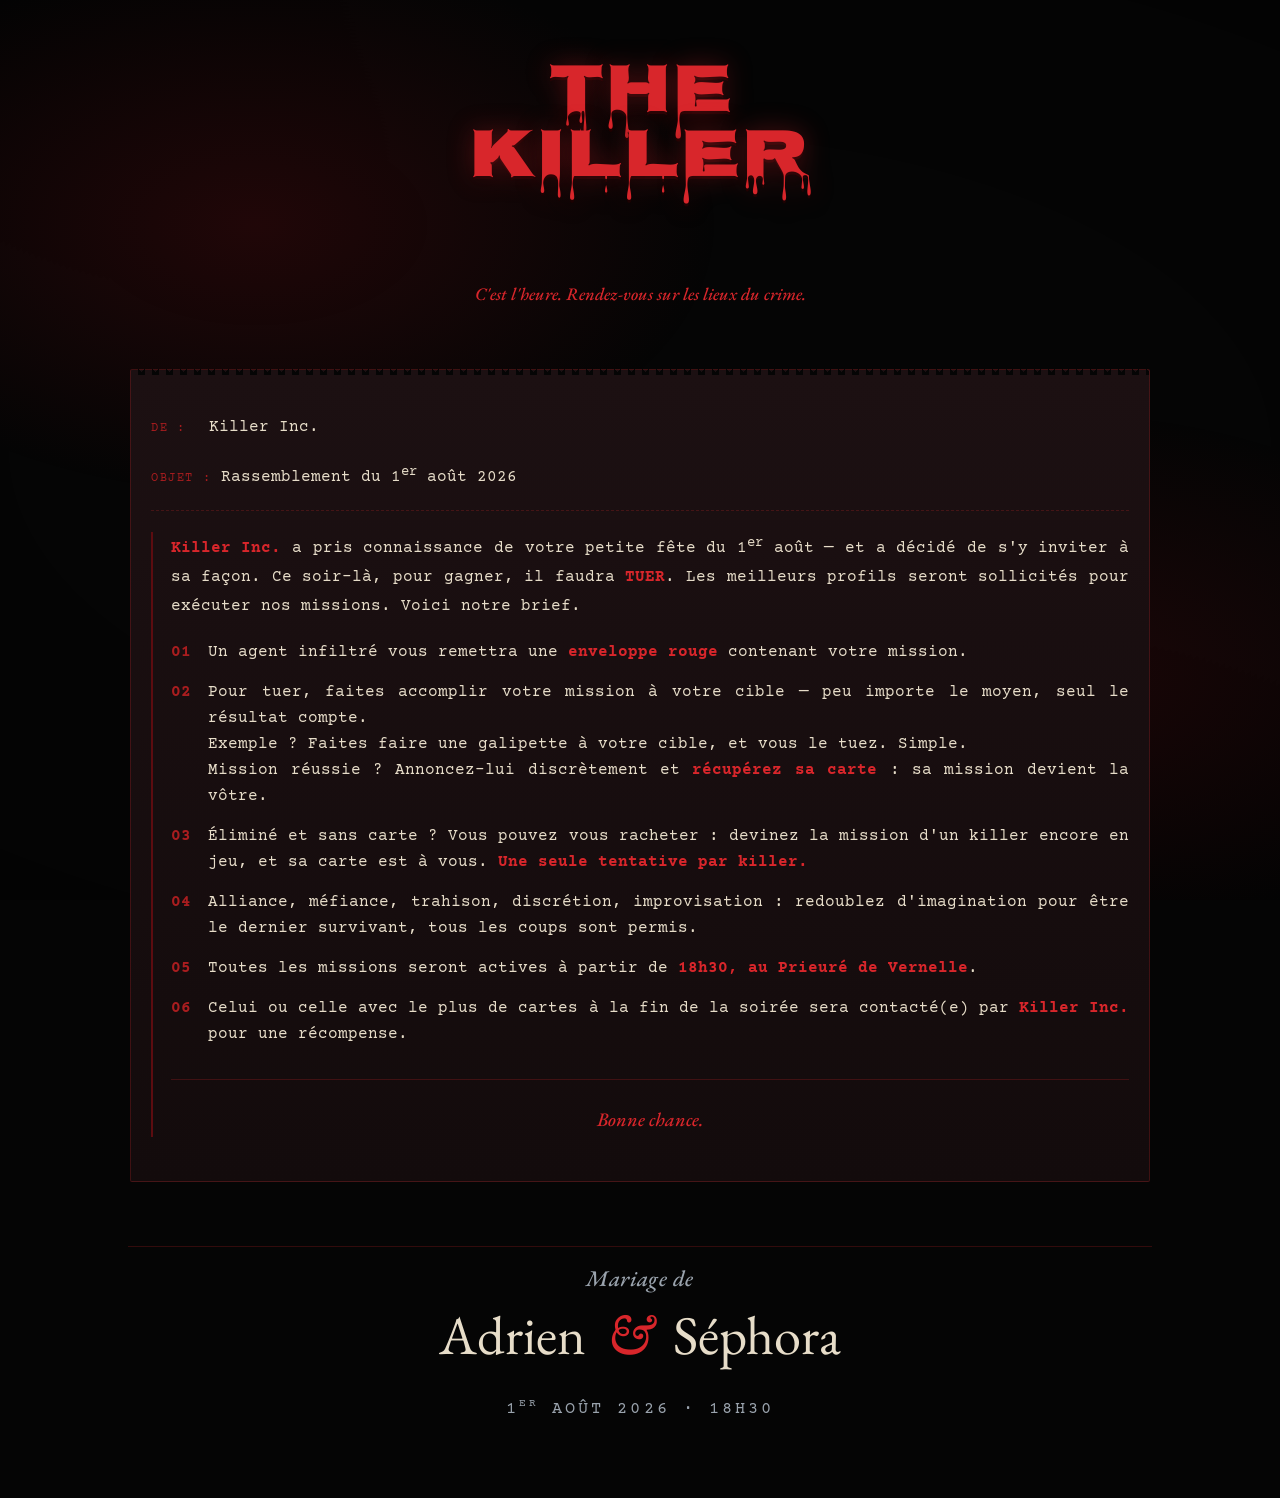
==== index.html @ 67b201e0 "Revert mail text to Courier Prime, justify the paragraphs Also drops the now-unused Atkinson Hyperle" ====
<!doctype html>
<html lang="fr">
<head>
<meta charset="UTF-8">
<meta name="viewport" content="width=device-width, initial-scale=1">
<title>The Killer — Mariage d'Adrien &amp; Séphora</title>
<meta name="description" content="Save the date : le mariage d'Adrien et Séphora, le 1er août 2026 à 18h30. Thème « The Killer ». Compte à rebours avant le grand jour.">

<meta property="og:type" content="website">
<meta property="og:title" content="The Killer — Mariage d'Adrien &amp; Séphora">
<meta property="og:description" content="Save the date : 1er août 2026, 18h30. Compte à rebours avant le grand jour.">
<meta property="og:image" content="https://remy-v.github.io/the-killer-invitation/og-image.svg">
<meta property="og:image:width" content="1200">
<meta property="og:image:height" content="630">
<meta property="og:image:alt" content="The Killer — Mariage d'Adrien &amp; Séphora">
<meta property="og:url" content="https://remy-v.github.io/the-killer-invitation/">
<meta property="og:locale" content="fr_FR">

<meta name="twitter:card" content="summary_large_image">
<meta name="twitter:title" content="The Killer — Mariage d'Adrien &amp; Séphora">
<meta name="twitter:description" content="Save the date : 1er août 2026, 18h30.">
<meta name="twitter:image" content="https://remy-v.github.io/the-killer-invitation/og-image.svg">

<meta name="theme-color" content="#050505">
<link rel="stylesheet" href="fonts.css">
</head>
<body>
<style>

:root{
  --void:#050505;
  --panel:#130b0c;
  --panel-2:#1c1012;
  --blood-deep:#5c0c10;
  --blood:#a91d1f;
  --blood-bright:#d8262b;
  --bone:#e7ddc9;
  --steel:#9aa3ad;
  --steel-dim:#5b636b;
  --hair:rgba(216,38,43,0.22);
}

*{box-sizing:border-box;}
html,body{margin:0;padding:0;}
body{
  background:var(--void);
  color:var(--bone);
  font-family:'EB Garamond',Georgia,serif;
  overflow-x:hidden;
  -webkit-font-smoothing:antialiased;
}

/* ---------- ambient background ---------- */
body::before{
  content:"";
  position:fixed;
  inset:0;
  z-index:-1;
  pointer-events:none;
  background:
    radial-gradient(ellipse 60% 50% at 20% 25%, rgba(92,12,16,.32), transparent 60%),
    radial-gradient(ellipse 55% 45% at 82% 75%, rgba(92,12,16,.26), transparent 65%),
    radial-gradient(ellipse 140% 100% at 50% 50%, transparent 35%, rgba(0,0,0,.6) 100%);
  background-repeat:no-repeat;
  animation:ambientDrift 22s ease-in-out infinite alternate;
}
body::after{
  content:"";
  position:fixed;
  inset:0;
  z-index:-1;
  pointer-events:none;
  background:radial-gradient(ellipse 120% 90% at 50% 35%, rgba(216,38,43,.55), transparent 55%);
  opacity:0;
  mix-blend-mode:screen;
  animation:heartbeat 3s ease-in-out infinite;
}
@keyframes ambientDrift{
  0%{transform:scale(1) translate(0,0);}
  100%{transform:scale(1.14) translate(-4%,-3%);}
}
@keyframes heartbeat{
  0%,6%,15%,100%{opacity:0;}
  3%{opacity:.07;}
  12%{opacity:.045;}
}
@media (prefers-reduced-motion:reduce){
  body::before,body::after{animation:none;}
  body::after{opacity:0;}
}

.stage{
  max-width:1120px;
  margin:0 auto;
  padding:clamp(1.5rem,5vw,4rem) clamp(1.25rem,5vw,3rem) clamp(3rem,8vw,5rem);
  display:flex;
  flex-direction:column;
  gap:clamp(2.5rem,6vw,4rem);
}

/* ---------- hero ---------- */
.hero{
  text-align:center;
}
.title{
  margin:0;
  font-family:'Nosifer','EB Garamond',serif;
  font-weight:400;
  line-height:.92;
  font-size:clamp(2.2rem,8vw,4.4rem);
  color:var(--blood-bright);
  text-shadow:
    0 0 26px rgba(216,38,43,.35),
    0 3px 0 #1a0304,
    0 6px 18px rgba(0,0,0,.7);
}

/* ---------- invite ---------- */
.invite{
  text-align:center;
  padding-top:clamp(.5rem,2vw,1rem);
  border-top:1px solid var(--hair);
}
.invite__lead{
  margin:0 0 .25em;
  font-style:italic;
  font-weight:500;
  font-size:clamp(1.05rem,3vw,1.4rem);
  color:var(--steel);
  letter-spacing:.02em;
}
.invite__names{
  margin:0 0 .5em;
  font-weight:400;
  font-size:clamp(2.1rem,6.5vw,3.4rem);
  color:var(--bone);
}
.invite__names .amp{
  font-style:italic;
  font-weight:500;
  color:var(--blood-bright);
  padding:0 .18em;
}
.invite__date{
  margin:0;
  font-family:'Courier Prime',ui-monospace,monospace;
  font-size:clamp(.85rem,2.4vw,1.05rem);
  letter-spacing:.18em;
  text-transform:uppercase;
  color:var(--steel);
}
.invite__date sup{font-size:.65em;}

/* ---------- countdown (terminal) ---------- */
.terminal{
  position:relative;
  background:var(--void);
  border:1px solid var(--hair);
  border-radius:2px;
  padding:clamp(1.5rem,5vw,2rem);
  font-family:'Courier Prime',ui-monospace,monospace;
  overflow:hidden;
}
.terminal::after{
  content:"";
  position:absolute;inset:0;
  background:repeating-linear-gradient(
    to bottom,
    rgba(216,38,43,.035) 0px,
    rgba(216,38,43,.035) 1px,
    transparent 1px,
    transparent 3px
  );
  pointer-events:none;
  animation:scan 9s linear infinite;
}
.terminal__head{
  display:flex;
  justify-content:space-between;
  font-size:.66rem;
  letter-spacing:.1em;
  text-transform:uppercase;
  color:var(--steel-dim);
  margin-bottom:1em;
  padding-bottom:.8em;
  border-bottom:1px dashed var(--hair);
}
.terminal__line{
  font-size:clamp(1rem,4vw,1.35rem);
  font-variant-numeric:tabular-nums;
  color:var(--blood-bright);
  margin:0 0 .5em;
  line-height:1.5;
}
.terminal__line:last-child{margin-bottom:0;}
.terminal__line .dim{color:var(--steel);}
.terminal__cursor{
  display:inline-block;
  width:.55em;height:1em;
  background:var(--blood-bright);
  vertical-align:-.15em;
  margin-left:.15em;
  animation:blink 1s steps(1) infinite;
}
.countdown__status{
  margin:1.5rem 0 0;
  text-align:center;
  font-style:italic;
  font-size:1.1rem;
  color:var(--blood-bright);
}
@keyframes blink{50%{opacity:.15;}}
@keyframes scan{0%{transform:translateY(0);}100%{transform:translateY(3px);}}
@media (prefers-reduced-motion:reduce){
  .terminal::after{animation:none;}
  .terminal__cursor{animation:none;}
}

/* ---------- brief ---------- */
.brief{
  position:relative;
  max-width:1020px;
  margin:0 auto;
  background:linear-gradient(180deg,var(--panel-2),var(--panel));
  border:1px solid var(--hair);
  border-radius:2px;
  padding:clamp(1.75rem,4vw,2.75rem) 20px;
}
.brief::before{
  content:"";
  position:absolute;
  left:0;right:0;top:-1px;
  height:6px;
  background:
    linear-gradient(135deg,transparent 50%,var(--void) 50%) 0 0/14px 12px repeat-x,
    linear-gradient(-135deg,transparent 50%,var(--void) 50%) 0 0/14px 12px repeat-x;
  background-position:0 0,7px 0;
}
.mail__head{
  margin:0 0 1.3em;
  padding-bottom:1.1em;
  border-bottom:1px dashed var(--hair);
}
.mail__head p{
  margin:0 0 .4em;
  font-family:'Courier Prime',ui-monospace,monospace;
  font-size:.82rem;
  color:var(--steel);
}
.mail__head p:last-child{margin-bottom:0;}
.mail__field{
  display:inline-block;
  min-width:4.2em;
  color:var(--blood);
  text-transform:uppercase;
  letter-spacing:.14em;
  font-size:.72rem;
}
.mail__body{
  border-left:2px solid var(--blood-deep);
  padding-left:1.1em;
}
.brief p{
  margin:0 0 1.15em;
  font-family:'Courier Prime',ui-monospace,monospace;
  font-size:clamp(.9rem,1.9vw,1.02rem);
  line-height:1.75;
  color:var(--bone);
  text-align:justify;
}
.brief p:last-child{margin-bottom:0;}
.brief__rules{
  list-style:none;
  counter-reset:rule;
  margin:0 0 1.15em;
  padding:0;
}
.brief__rules li{
  counter-increment:rule;
  position:relative;
  padding-left:2.3em;
  margin-bottom:.85em;
  font-family:'Courier Prime',ui-monospace,monospace;
  font-size:clamp(.9rem,1.9vw,1.02rem);
  line-height:1.6;
  color:var(--bone);
  text-align:justify;
}
.brief__rules li:last-child{margin-bottom:0;}
.brief__rules li::before{
  content:counter(rule,decimal-leading-zero);
  position:absolute;
  left:0;
  top:0;
  color:var(--blood);
  font-weight:700;
}
.brief strong{
  color:var(--blood-bright);
  font-weight:700;
}
.brief p.brief__sign{
  margin-top:1.6em;
  padding-top:1.2em;
  border-top:1px solid var(--hair);
  text-align:center;
  font-family:'EB Garamond',Georgia,serif;
  font-style:italic;
  font-weight:500;
  color:var(--blood-bright);
  font-size:1.2rem;
}

/* ---------- access ---------- */
.access{
  text-align:center;
  padding-top:clamp(.25rem,1.5vw,.75rem);
}
.access__form{
  display:inline-flex;
  align-items:center;
  gap:.5em;
}
.access__input{
  background:var(--panel);
  border:1px solid var(--hair);
  border-radius:2px;
  color:var(--bone);
  font-family:'Courier Prime',ui-monospace,monospace;
  font-size:.78rem;
  letter-spacing:.16em;
  text-transform:uppercase;
  text-align:center;
  width:12em;
  padding:.55em .6em;
}
.access__input::placeholder{
  color:var(--steel-dim);
  letter-spacing:.1em;
  text-transform:none;
}
.access__input:focus{
  outline:none;
  border-color:var(--blood);
}
.access__submit{
  background:none;
  border:1px solid var(--hair);
  border-radius:2px;
  color:var(--steel);
  font-family:'Courier Prime',ui-monospace,monospace;
  font-size:.7rem;
  letter-spacing:.12em;
  text-transform:uppercase;
  padding:.56em .8em;
  cursor:pointer;
}
.access__submit:hover,
.access__submit:focus-visible{
  color:var(--blood-bright);
  border-color:var(--blood);
}
.access.is-wrong .access__input{
  border-color:var(--blood-bright);
  animation:shake .3s;
}
@keyframes shake{
  25%{transform:translateX(-4px);}
  75%{transform:translateX(4px);}
}
@media (prefers-reduced-motion:reduce){
  .access.is-wrong .access__input{animation:none;}
}

</style>

<div class="stage">
  <header class="hero">
    <h1 class="title" id="titleTrigger">The<br>Killer</h1>
  </header>

  <section class="countdown" aria-label="Compte à rebours avant le mariage">
    <div class="terminal" id="cdTerminal">
      <div class="terminal__head"><span>killer-inc // dispatch</span><span id="cdClock">--:--:--</span></div>
      <p class="terminal__line" id="cdLine"><span class="dim">&gt; t-moins</span> 00j 00h 00m 00s<span class="terminal__cursor"></span></p>
      <p class="terminal__line dim" style="font-size:.72rem;">&gt; rendez-vous : prieuré de vernelle, 18h30</p>
    </div>
    <p class="countdown__status" id="cdStatus" hidden>C'est l'heure. Rendez-vous sur les lieux du crime.</p>
    <noscript><p class="countdown__status">Rendez-vous le 1er août 2026 à 18h30.</p></noscript>
  </section>

  <section class="brief" aria-label="Message de l'organisation">
    <header class="mail__head">
      <p><span class="mail__field">De :</span> Killer Inc.</p>
      <p><span class="mail__field">Objet :</span> Rassemblement du 1<sup>er</sup> août 2026</p>
    </header>
    <div class="mail__body">
      <p><strong>Killer Inc.</strong> a pris connaissance de votre petite fête du 1<sup>er</sup> août — et a décidé de s'y inviter à sa façon. Ce soir-là, pour gagner, il faudra <strong>TUER</strong>. Les meilleurs profils seront sollicités pour exécuter nos missions. Voici notre brief.</p>
      <ol class="brief__rules">
        <li>Un agent infiltré vous remettra une <strong>enveloppe rouge</strong> contenant votre mission.</li>
        <li>Pour tuer, faites accomplir votre mission à votre cible — peu importe le moyen, seul le résultat compte.<br>Exemple ? Faites faire une galipette à votre cible, et vous le tuez. Simple.<br>Mission réussie ? Annoncez-lui discrètement et <strong>récupérez sa carte</strong> : sa mission devient la vôtre.</li>
        <li>Éliminé et sans carte ? Vous pouvez vous racheter : devinez la mission d'un killer encore en jeu, et sa carte est à vous. <strong>Une seule tentative par killer.</strong></li>
        <li>Alliance, méfiance, trahison, discrétion, improvisation : redoublez d'imagination pour être le dernier survivant, tous les coups sont permis.</li>
        <li>Toutes les missions seront actives à partir de <strong>18h30, au Prieuré de Vernelle</strong>.</li>
        <li>Celui ou celle avec le plus de cartes à la fin de la soirée sera contacté(e) par <strong>Killer Inc.</strong> pour une récompense.</li>
      </ol>
      <p class="brief__sign">Bonne chance.</p>
    </div>
  </section>

  <section class="invite">
    <p class="invite__lead">Mariage de</p>
    <p class="invite__names">Adrien <span class="amp">&amp;</span> Séphora</p>
    <p class="invite__date">1<sup>er</sup> août 2026 · 18h30</p>
  </section>

  <section class="access" id="access" hidden>
    <form class="access__form" id="accessForm" autocomplete="off">
      <input class="access__input" id="accessInput" type="text" placeholder="Code d'accès" maxlength="12" aria-label="Code d'accès agent">
      <button class="access__submit" type="submit">Valider</button>
    </form>
  </section>
</div>

<script>
(function(){
  var target = new Date("2026-08-01T18:30:00+02:00").getTime();
  var terminal = document.getElementById("cdTerminal");
  var status = document.getElementById("cdStatus");
  var line = document.getElementById("cdLine");
  var clock = document.getElementById("cdClock");
  function pad(n){ return String(n).padStart(2,"0"); }
  function tick(){
    var diff = target - Date.now();
    if(diff <= 0){
      clearInterval(timer);
      terminal.hidden = true;
      status.hidden = false;
      return;
    }
    var s = Math.floor(diff/1000);
    var d = Math.floor(s/86400); s -= d*86400;
    var h = Math.floor(s/3600); s -= h*3600;
    var m = Math.floor(s/60); s -= m*60;
    line.innerHTML = '<span class="dim">&gt; t-moins</span> ' + pad(d) + 'j ' + pad(h) + 'h ' + pad(m) + 'm ' + pad(s) + 's<span class="terminal__cursor"></span>';
    var now = new Date();
    clock.textContent = pad(now.getHours()) + ":" + pad(now.getMinutes()) + ":" + pad(now.getSeconds());
  }
  tick();
  var timer = setInterval(tick, 1000);
})();

(function(){
  var trigger = document.getElementById("titleTrigger");
  var section = document.getElementById("access");
  var input = document.getElementById("accessInput");
  trigger.addEventListener("dblclick", function(){
    section.hidden = false;
    input.focus();
  });
})();

(function(){
  var form = document.getElementById("accessForm");
  var input = document.getElementById("accessInput");
  var section = form.closest(".access");
  form.addEventListener("submit", function(e){
    e.preventDefault();
    if(input.value.trim().toUpperCase() === "RELLIK"){
      window.location.href = "missions.html";
      return;
    }
    section.classList.remove("is-wrong");
    void section.offsetWidth;
    section.classList.add("is-wrong");
  });
})();
</script>
</body>
</html>
---- fonts.css ----
@font-face{font-family:'Nosifer';font-style:normal;font-weight:400;font-display:swap;src:url([data-uri]) format('woff2');}
@font-face{font-family:'EB Garamond';font-style:normal;font-weight:400;font-display:swap;src:url([data-uri]) format('woff2');}
@font-face{font-family:'EB Garamond';font-style:italic;font-weight:500;font-display:swap;src:url([data-uri]) format('woff2');}
@font-face{font-family:'Courier Prime';font-style:normal;font-weight:400;font-display:swap;src:url([data-uri]) format('woff2');}
@font-face{font-family:'Courier Prime';font-style:normal;font-weight:700;font-display:swap;src:url([data-uri]) format('woff2');}
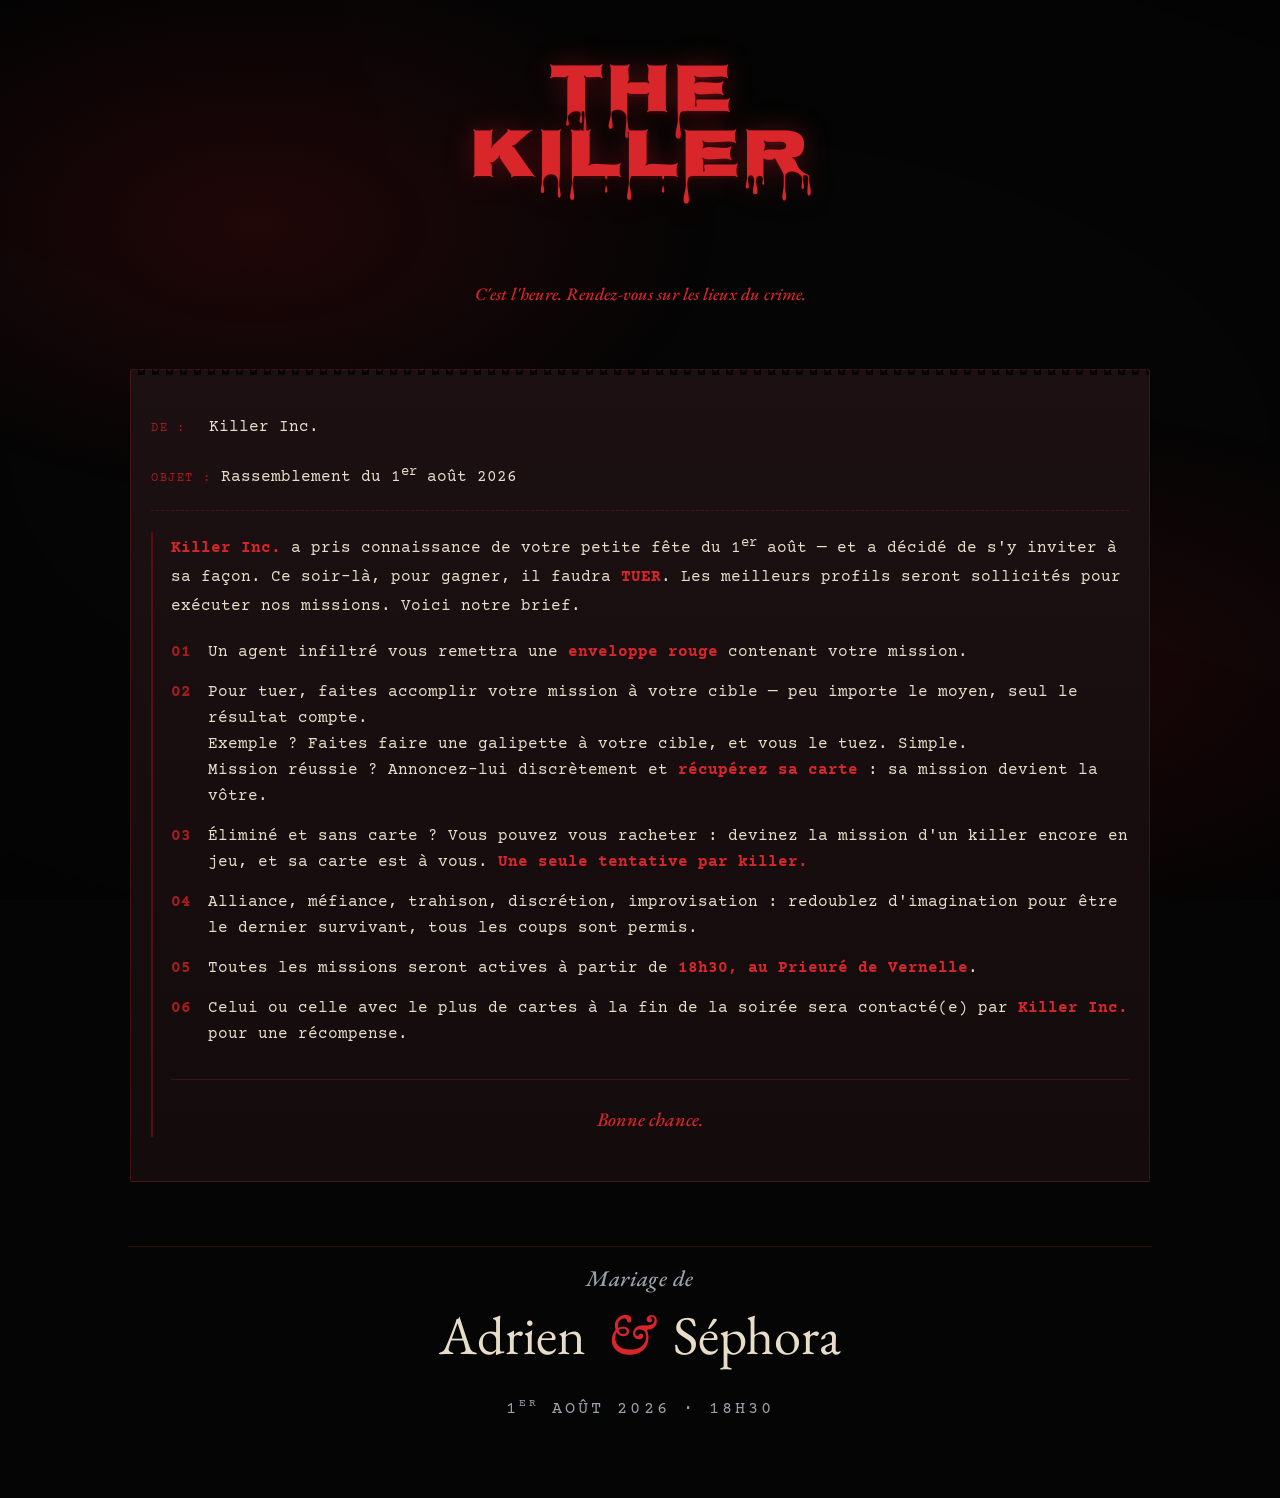
==== commit 17fd5ade: "Remove text-align:justify from the brief text" ====
--- a/index.html
+++ b/index.html
@@ -266,7 +266,6 @@
   font-size:clamp(.9rem,1.9vw,1.02rem);
   line-height:1.75;
   color:var(--bone);
-  text-align:justify;
 }
 .brief p:last-child{margin-bottom:0;}
 .brief__rules{
@@ -284,7 +283,6 @@
   font-size:clamp(.9rem,1.9vw,1.02rem);
   line-height:1.6;
   color:var(--bone);
-  text-align:justify;
 }
 .brief__rules li:last-child{margin-bottom:0;}
 .brief__rules li::before{
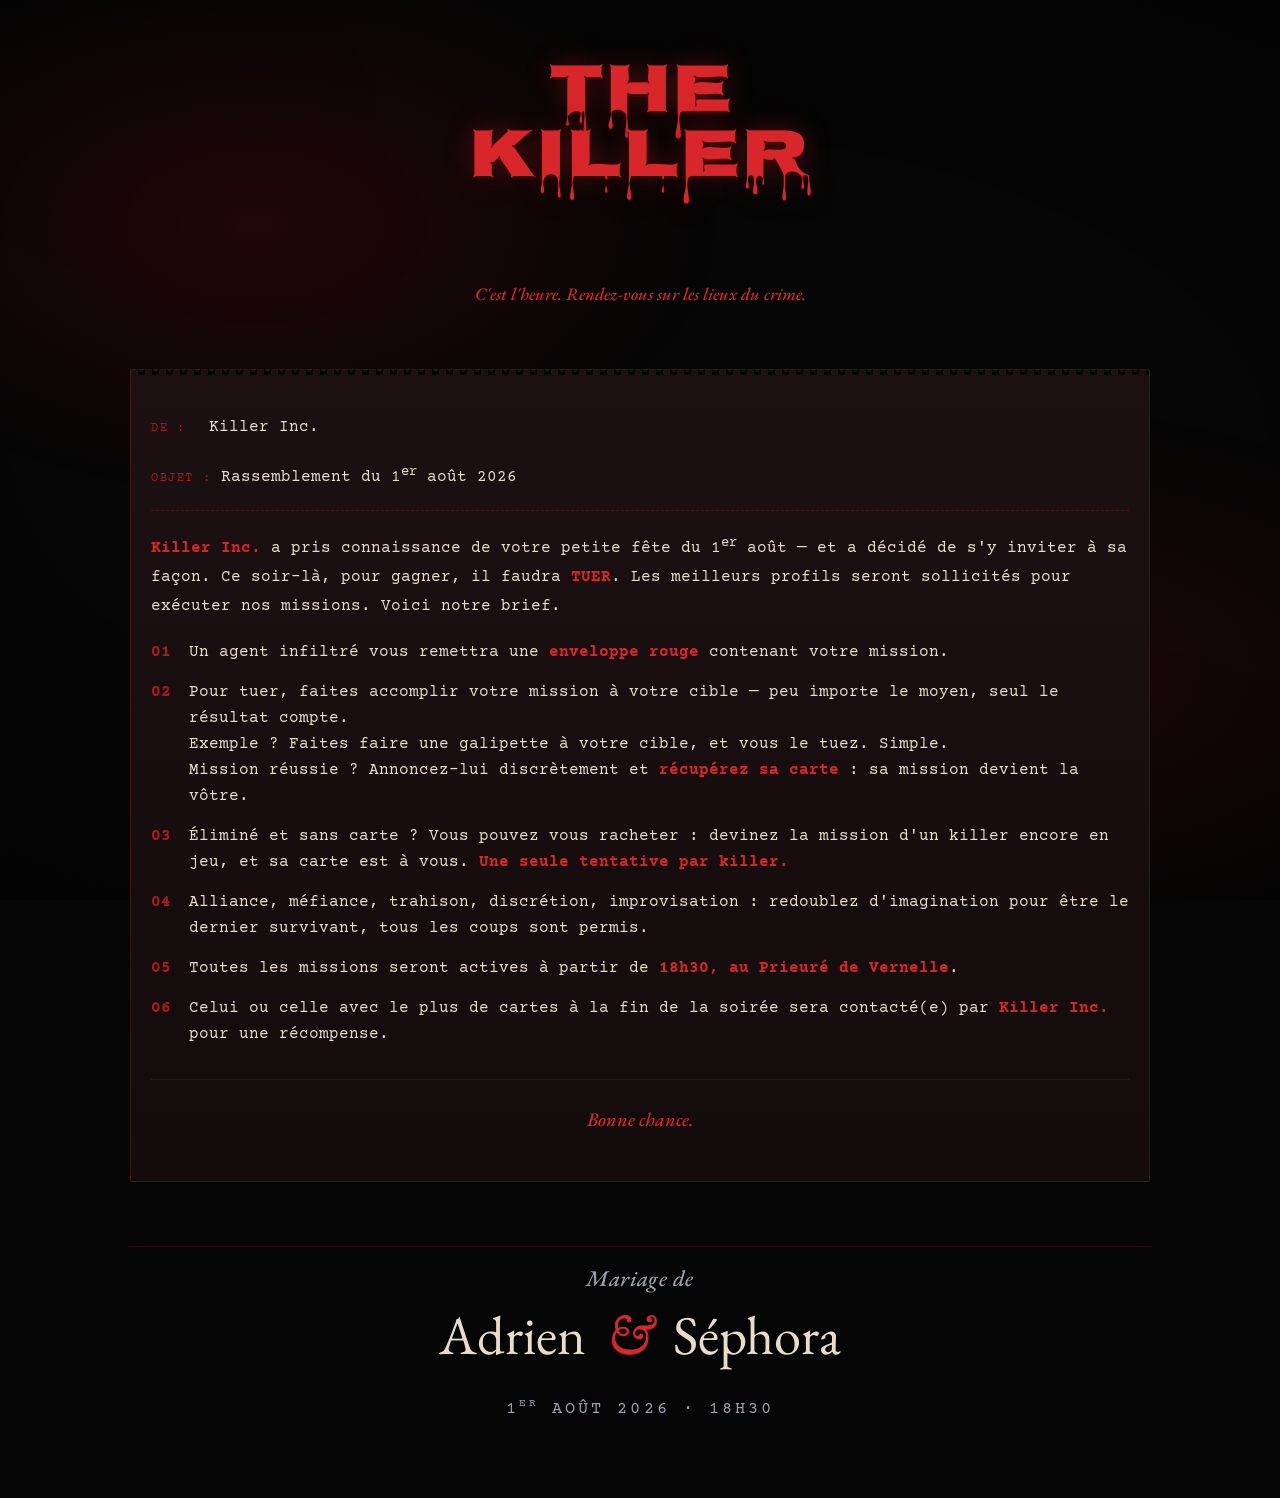
==== commit 6d1ef96f: "Remove the left border bar on the mail body" ====
--- a/index.html
+++ b/index.html
@@ -255,10 +255,6 @@
   text-transform:uppercase;
   letter-spacing:.14em;
   font-size:.72rem;
-}
-.mail__body{
-  border-left:2px solid var(--blood-deep);
-  padding-left:1.1em;
 }
 .brief p{
   margin:0 0 1.15em;
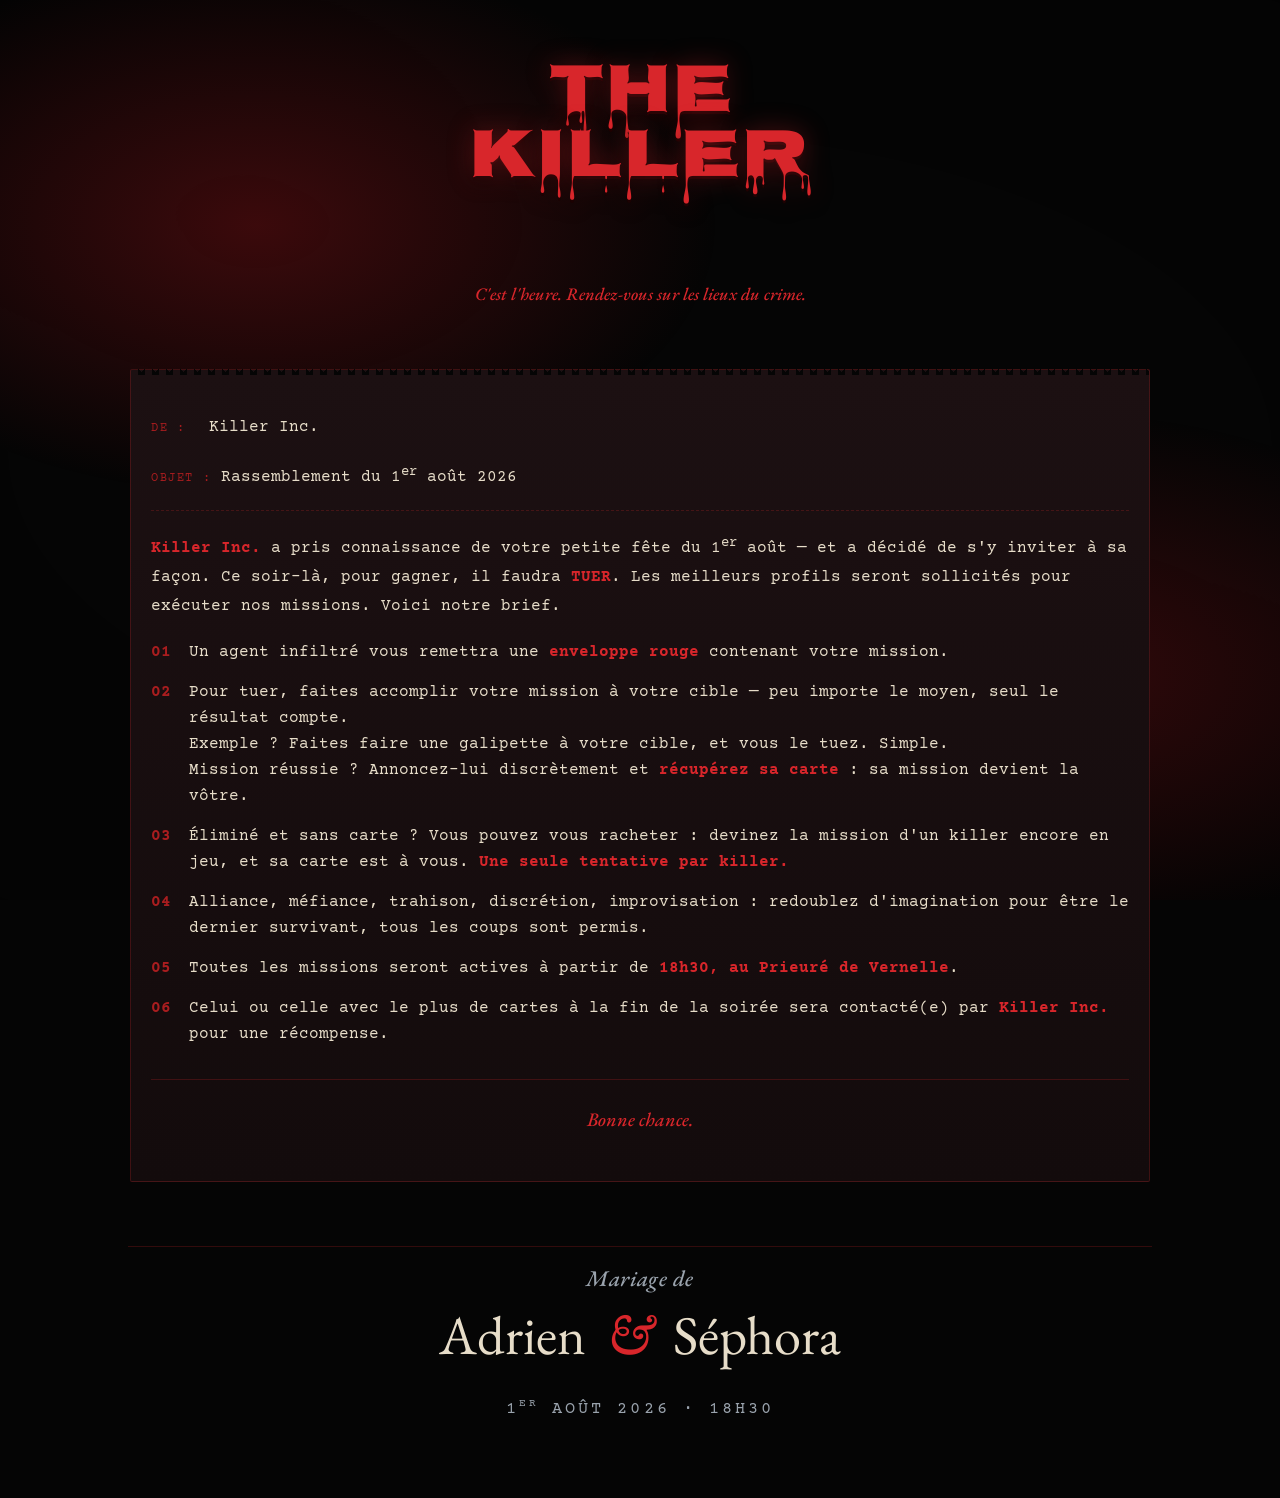
==== commit adf27723: "Brighten the ambient background glow for better visibility on mobile" ====
--- a/index.html
+++ b/index.html
@@ -58,9 +58,9 @@
   z-index:-1;
   pointer-events:none;
   background:
-    radial-gradient(ellipse 60% 50% at 20% 25%, rgba(92,12,16,.32), transparent 60%),
-    radial-gradient(ellipse 55% 45% at 82% 75%, rgba(92,12,16,.26), transparent 65%),
-    radial-gradient(ellipse 140% 100% at 50% 50%, transparent 35%, rgba(0,0,0,.6) 100%);
+    radial-gradient(ellipse 60% 50% at 20% 25%, rgba(120,16,20,.48), transparent 60%),
+    radial-gradient(ellipse 55% 45% at 82% 75%, rgba(120,16,20,.4), transparent 65%),
+    radial-gradient(ellipse 140% 100% at 50% 50%, transparent 35%, rgba(0,0,0,.5) 100%);
   background-repeat:no-repeat;
   animation:ambientDrift 22s ease-in-out infinite alternate;
 }
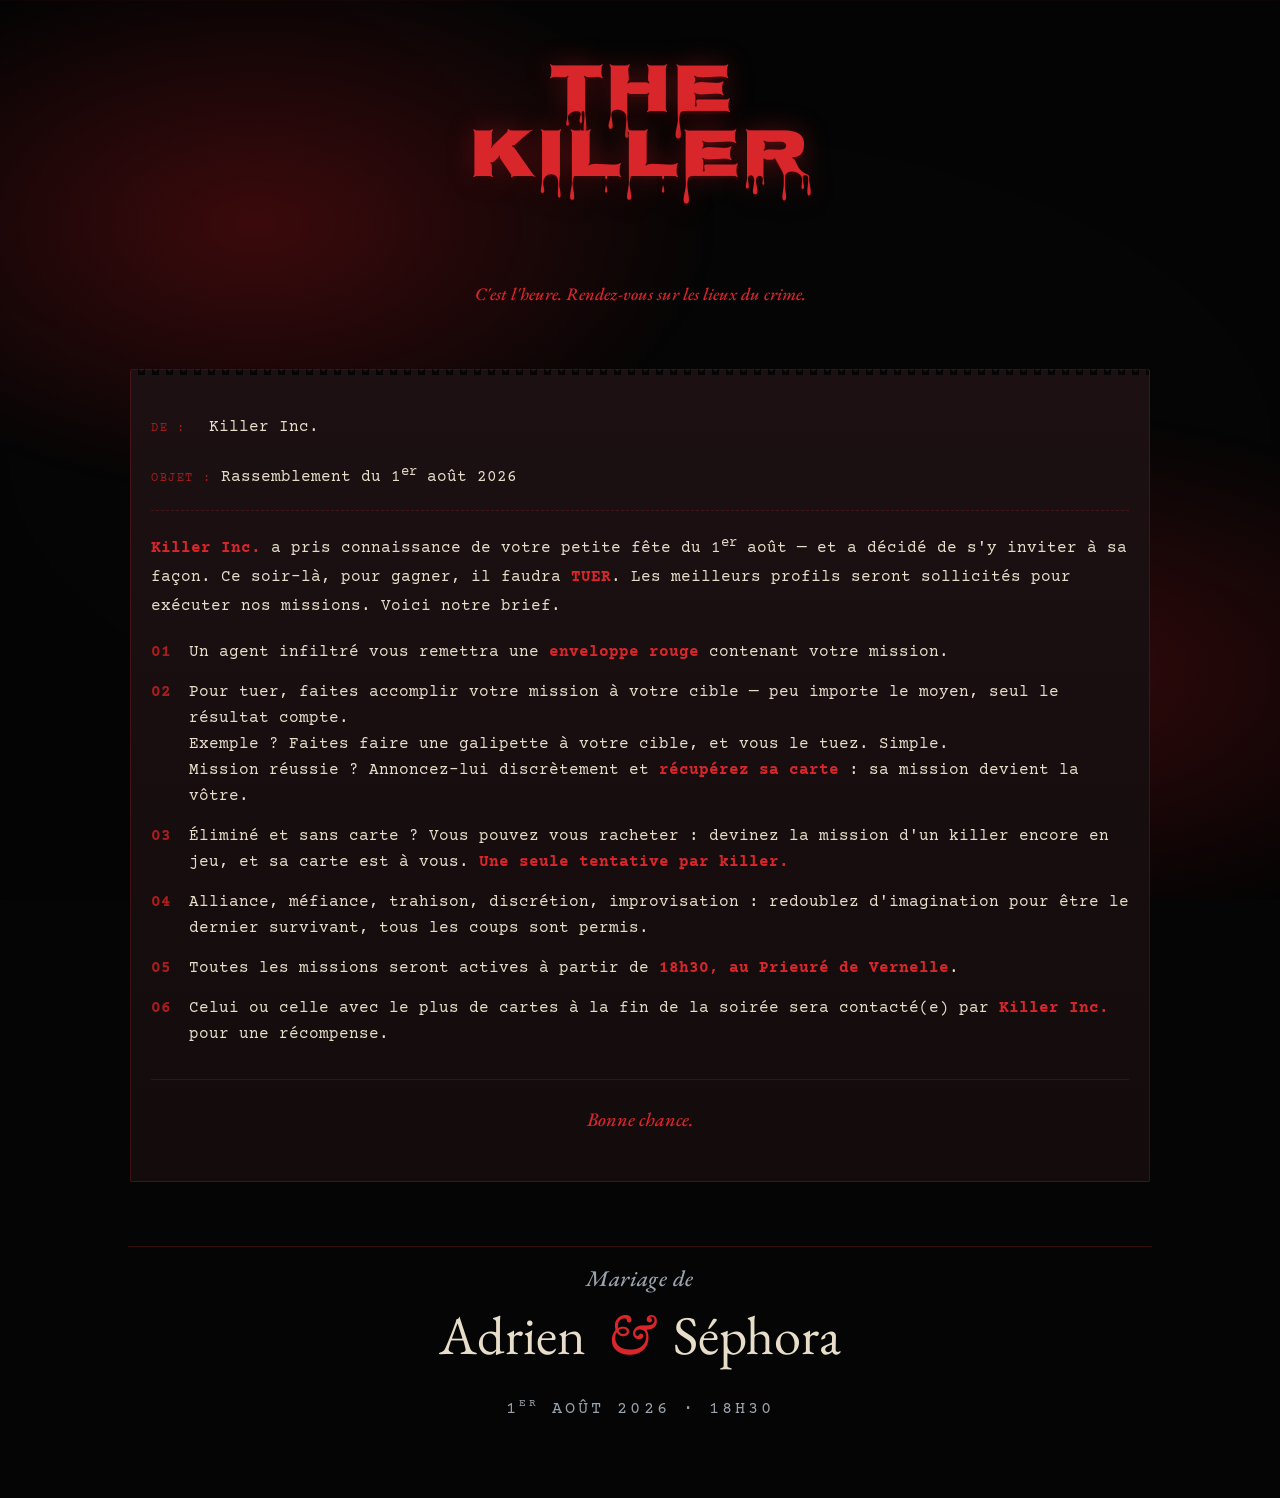
==== commit f471cc53: "Add a sticky header with "The Killer" on one line while scrolling Fixed bar slides in once the hero " ====
--- a/index.html
+++ b/index.html
@@ -89,6 +89,36 @@
   body::after{opacity:0;}
 }
 
+/* ---------- sticky header ---------- */
+.sticky-header{
+  position:fixed;
+  top:0;left:0;right:0;
+  z-index:20;
+  display:flex;
+  align-items:center;
+  justify-content:center;
+  padding:.65em 1em;
+  background:rgba(5,5,5,.88);
+  -webkit-backdrop-filter:blur(6px);
+  backdrop-filter:blur(6px);
+  border-bottom:1px solid var(--hair);
+  transform:translateY(-100%);
+  transition:transform .3s ease;
+}
+.sticky-header.is-visible{transform:translateY(0);}
+.sticky-header__title{
+  margin:0;
+  font-family:'Nosifer','EB Garamond',serif;
+  font-weight:400;
+  font-size:clamp(1rem,4vw,1.3rem);
+  color:var(--blood-bright);
+  white-space:nowrap;
+  text-shadow:0 0 12px rgba(216,38,43,.4);
+}
+@media (prefers-reduced-motion:reduce){
+  .sticky-header{transition:none;}
+}
+
 .stage{
   max-width:1120px;
   margin:0 auto;
@@ -367,6 +397,10 @@
 }
 
 </style>
+
+<header class="sticky-header" id="stickyHeader" aria-hidden="true">
+  <p class="sticky-header__title">The Killer</p>
+</header>
 
 <div class="stage">
   <header class="hero">
@@ -469,6 +503,21 @@
     section.classList.add("is-wrong");
   });
 })();
+
+(function(){
+  var header = document.getElementById("stickyHeader");
+  var hero = document.querySelector(".hero");
+  function onScroll(){
+    var triggerY = hero.offsetTop + hero.offsetHeight;
+    if(window.scrollY > triggerY){
+      header.classList.add("is-visible");
+    } else {
+      header.classList.remove("is-visible");
+    }
+  }
+  window.addEventListener("scroll", onScroll, { passive: true });
+  onScroll();
+})();
 </script>
 </body>
 </html>
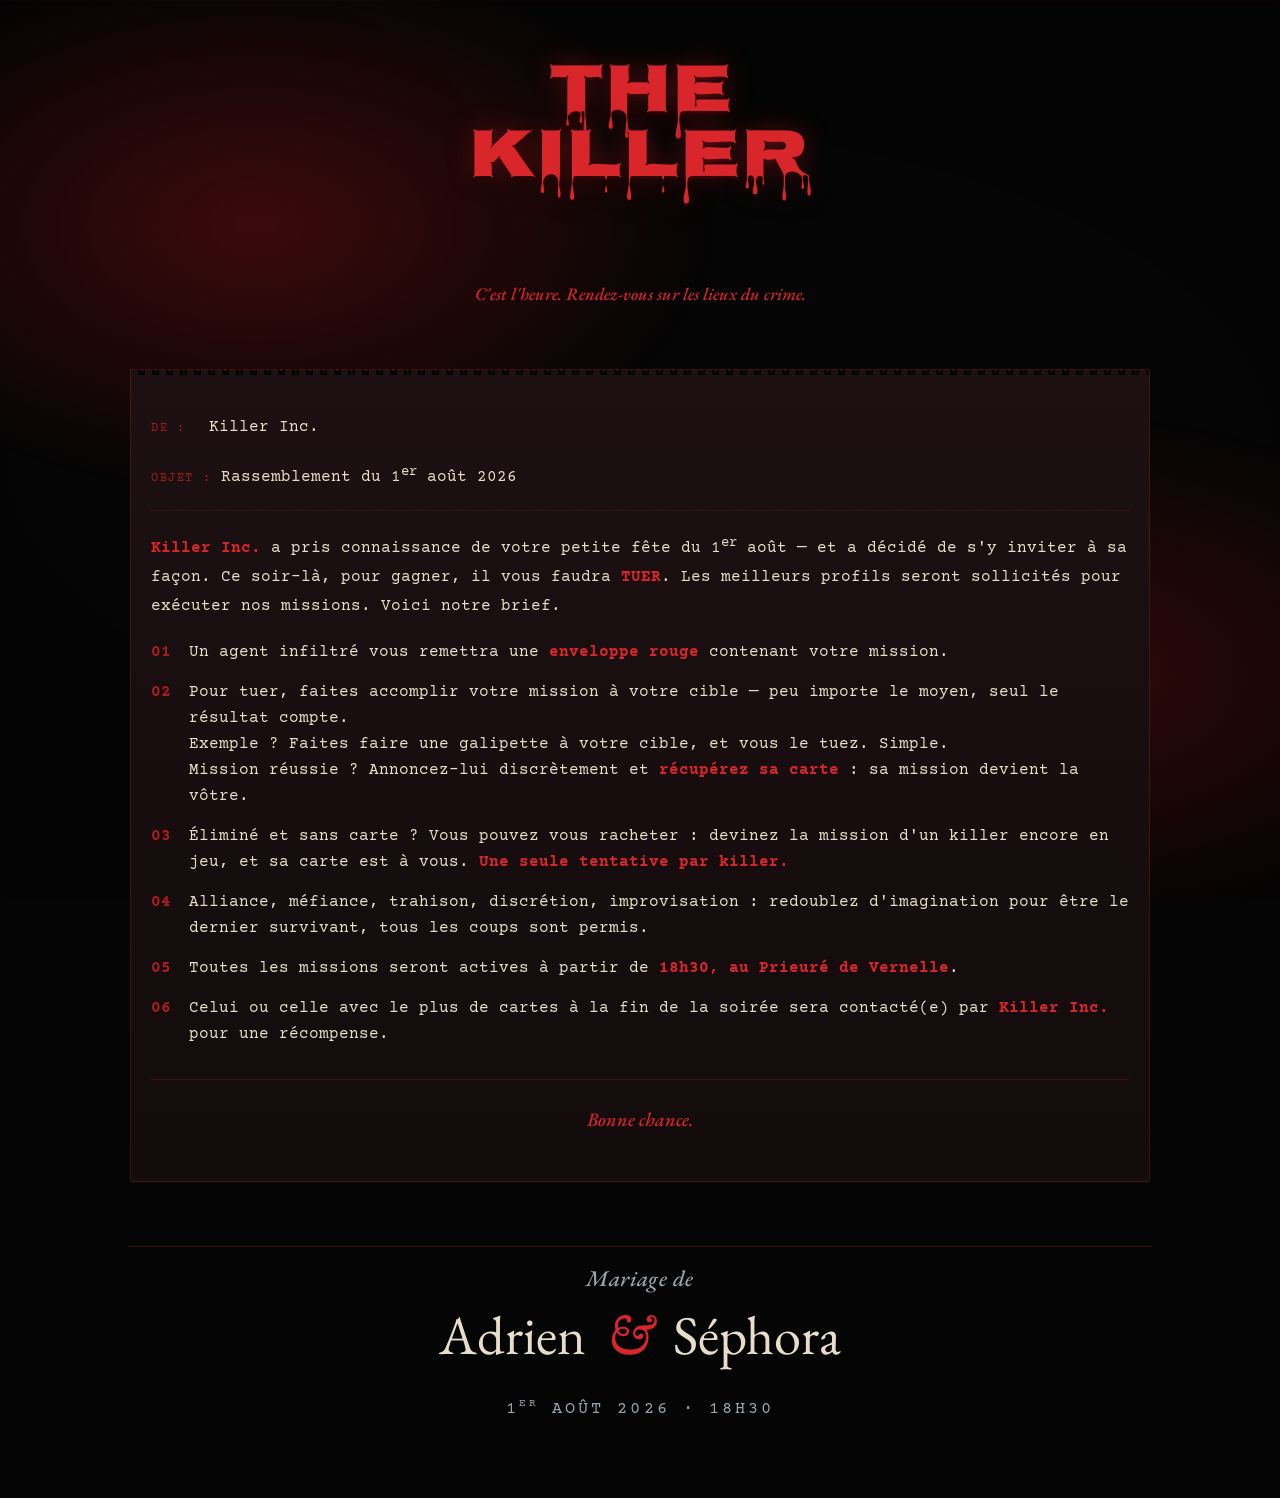
==== commit 53026327: "Reword: il vous faudra TUER" ====
--- a/index.html
+++ b/index.html
@@ -70,7 +70,7 @@
   inset:0;
   z-index:-1;
   pointer-events:none;
-  background:radial-gradient(ellipse 120% 90% at 50% 35%, rgba(216,38,43,.55), transparent 55%);
+  background:radial-gradient(ellipse 170% 130% at 50% 35%, rgba(216,38,43,.55), transparent 65%);
   opacity:0;
   mix-blend-mode:screen;
   animation:heartbeat 3s ease-in-out infinite;
@@ -410,7 +410,7 @@
   <section class="countdown" aria-label="Compte à rebours avant le mariage">
     <div class="terminal" id="cdTerminal">
       <div class="terminal__head"><span>killer-inc // dispatch</span><span id="cdClock">--:--:--</span></div>
-      <p class="terminal__line" id="cdLine"><span class="dim">&gt; t-moins</span> 00j 00h 00m 00s<span class="terminal__cursor"></span></p>
+      <p class="terminal__line" id="cdLine"><span class="dim">&gt; COUNTDOWN</span> 00j 00h 00m 00s<span class="terminal__cursor"></span></p>
       <p class="terminal__line dim" style="font-size:.72rem;">&gt; rendez-vous : prieuré de vernelle, 18h30</p>
     </div>
     <p class="countdown__status" id="cdStatus" hidden>C'est l'heure. Rendez-vous sur les lieux du crime.</p>
@@ -423,7 +423,7 @@
       <p><span class="mail__field">Objet :</span> Rassemblement du 1<sup>er</sup> août 2026</p>
     </header>
     <div class="mail__body">
-      <p><strong>Killer Inc.</strong> a pris connaissance de votre petite fête du 1<sup>er</sup> août — et a décidé de s'y inviter à sa façon. Ce soir-là, pour gagner, il faudra <strong>TUER</strong>. Les meilleurs profils seront sollicités pour exécuter nos missions. Voici notre brief.</p>
+      <p><strong>Killer Inc.</strong> a pris connaissance de votre petite fête du 1<sup>er</sup> août — et a décidé de s'y inviter à sa façon. Ce soir-là, pour gagner, il vous faudra <strong>TUER</strong>. Les meilleurs profils seront sollicités pour exécuter nos missions. Voici notre brief.</p>
       <ol class="brief__rules">
         <li>Un agent infiltré vous remettra une <strong>enveloppe rouge</strong> contenant votre mission.</li>
         <li>Pour tuer, faites accomplir votre mission à votre cible — peu importe le moyen, seul le résultat compte.<br>Exemple ? Faites faire une galipette à votre cible, et vous le tuez. Simple.<br>Mission réussie ? Annoncez-lui discrètement et <strong>récupérez sa carte</strong> : sa mission devient la vôtre.</li>
@@ -470,7 +470,7 @@
     var d = Math.floor(s/86400); s -= d*86400;
     var h = Math.floor(s/3600); s -= h*3600;
     var m = Math.floor(s/60); s -= m*60;
-    line.innerHTML = '<span class="dim">&gt; t-moins</span> ' + pad(d) + 'j ' + pad(h) + 'h ' + pad(m) + 'm ' + pad(s) + 's<span class="terminal__cursor"></span>';
+    line.innerHTML = '<span class="dim">&gt; COUNTDOWN</span> ' + pad(d) + 'j ' + pad(h) + 'h ' + pad(m) + 'm ' + pad(s) + 's<span class="terminal__cursor"></span>';
     var now = new Date();
     clock.textContent = pad(now.getHours()) + ":" + pad(now.getMinutes()) + ":" + pad(now.getSeconds());
   }
